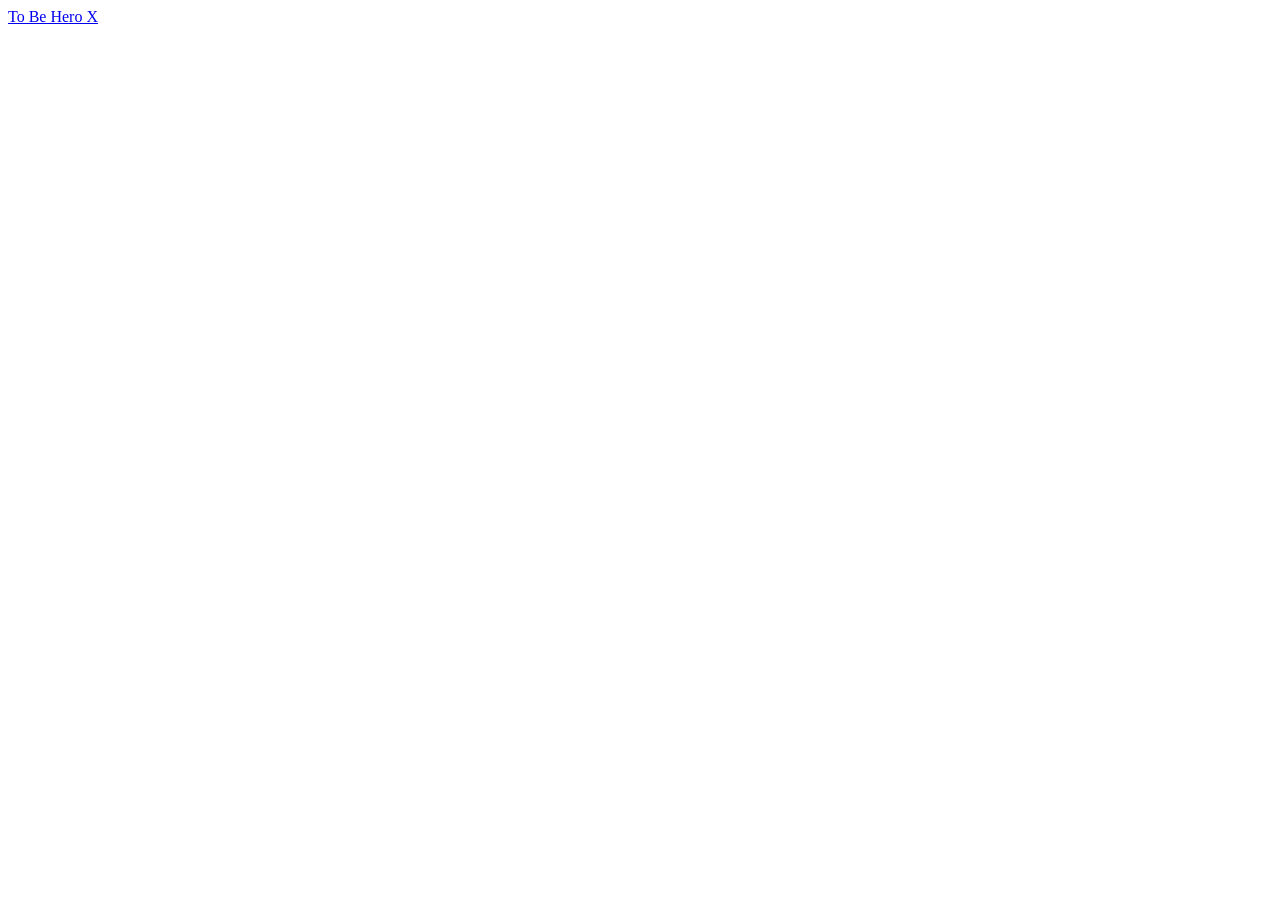
==== index.html @ ffd6bc26 "demo" ====
<!DOCTYPE html>
<html lang="en">
<head>
  <meta charset="UTF-8">
  <meta name="viewport" content="width=device-width, initial-scale=1.0">
  <title>αηιмєѕ தமிழ்</title>
  <a href="index1.html">To Be Hero X</a>
</head>
<body>
  
</body>
</html>
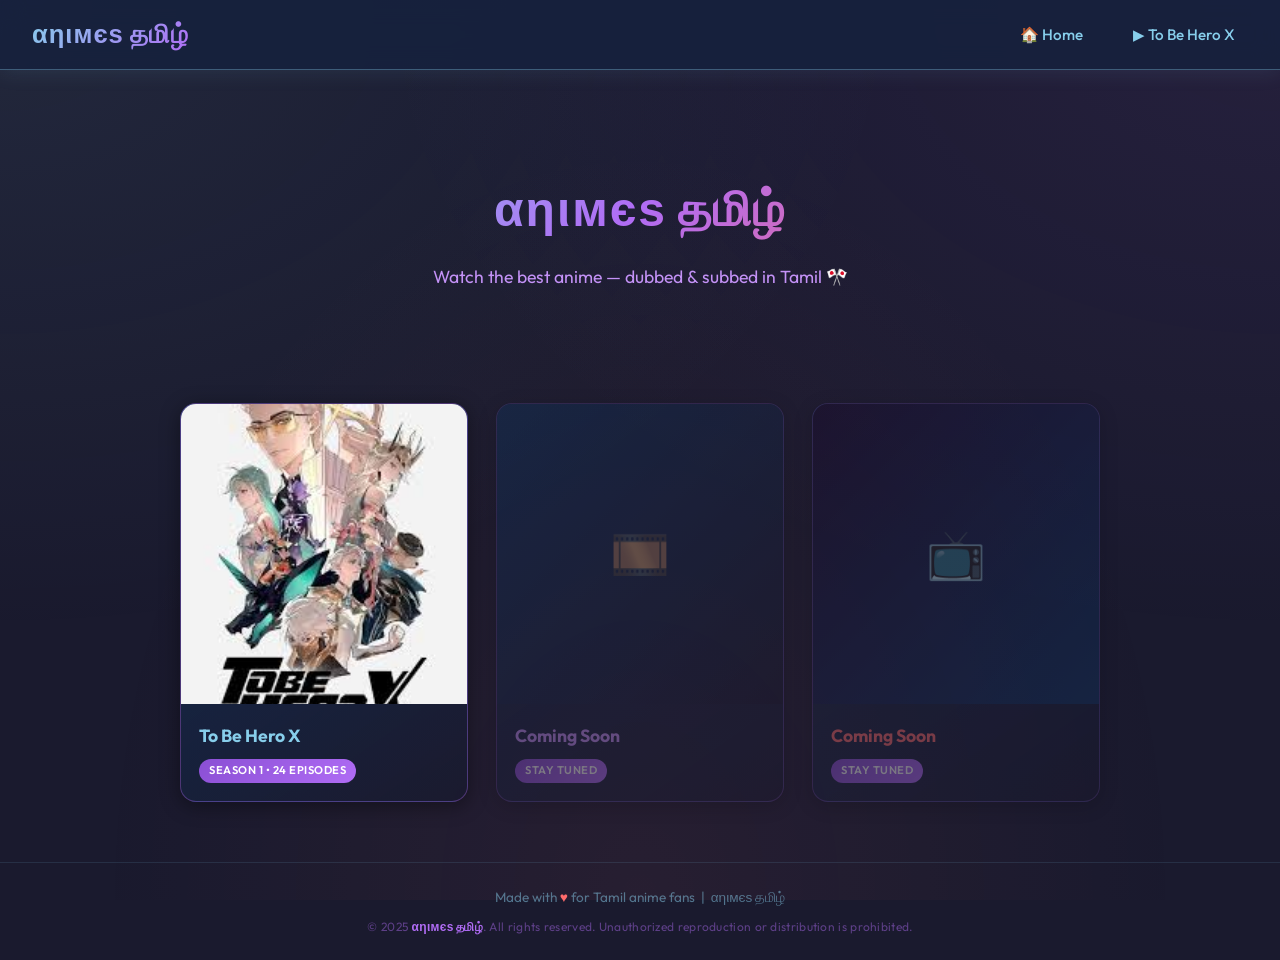
==== commit 770dc0a4: "demo 2" ====
--- a/index.html
+++ b/index.html
@@ -1,12 +1,72 @@
-<!DOCTYPE html>
-<html lang="en">
-<head>
-  <meta charset="UTF-8">
-  <meta name="viewport" content="width=device-width, initial-scale=1.0">
-  <title>αηιмєѕ தமிழ்</title>
-  <a href="index1.html">To Be Hero X</a>
-</head>
-<body>
-  
-</body>
+<!DOCTYPE html>
+<html lang="en">
+<head>
+  <meta charset="UTF-8">
+  <meta name="viewport" content="width=device-width, initial-scale=1.0">
+  <title>αηιмєѕ தமிழ் — Stream Anime in Tamil</title>
+  <meta name="description" content="Watch your favourite anime dubbed & subbed in Tamil. High-quality streaming for free.">
+  <link rel="stylesheet" href="style.css">
+</head>
+<body>
+
+  <!-- NAVBAR -->
+  <nav class="navbar">
+    <a href="index.html" class="logo">αηιмєѕ தமிழ்</a>
+    <ul class="nav-links">
+      <li><a href="index.html">🏠 Home</a></li>
+      <li><a href="index1.html">▶ To Be Hero X</a></li>
+    </ul>
+  </nav>
+
+  <!-- PAGE CONTENT -->
+  <div class="page-wrapper">
+
+    <!-- HERO SECTION -->
+    <section class="hero">
+      <h1>αηιмєѕ தமிழ்</h1>
+      <p style="color:var(--text-purple);">Watch the best anime — dubbed &amp; subbed in Tamil 🎌</p>
+    </section>
+
+    <!-- ANIME GRID -->
+    <div class="anime-grid">
+
+      <a href="index1.html" class="anime-card">
+        <img src="TBH X.jfif" alt="To Be Hero X cover">
+        <div class="card-body">
+          <div class="card-title">To Be Hero X</div>
+          <span class="card-badge">Season 1 • 24 Episodes</span>
+        </div>
+      </a>
+
+      <!-- Placeholder cards (add more shows here) -->
+      <div class="anime-card" style="opacity:0.4;cursor:default;">
+        <div style="height:300px;background:linear-gradient(135deg,#0f3460,#1a1a2e);display:flex;align-items:center;justify-content:center;">
+          <span style="font-size:3rem;">🎞️</span>
+        </div>
+        <div class="card-body">
+          <div class="card-title" style="color:var(--text-purple);">Coming Soon</div>
+          <span class="card-badge">Stay Tuned</span>
+        </div>
+      </div>
+
+      <div class="anime-card" style="opacity:0.4;cursor:default;">
+        <div style="height:300px;background:linear-gradient(135deg,#1a0a2e,#0f3460);display:flex;align-items:center;justify-content:center;">
+          <span style="font-size:3rem;">📺</span>
+        </div>
+        <div class="card-body">
+          <div class="card-title" style="color:var(--text-red);">Coming Soon</div>
+          <span class="card-badge">Stay Tuned</span>
+        </div>
+      </div>
+
+    </div>
+  </div>
+
+  <!-- FOOTER -->
+  <footer>
+    <p>Made with <span>♥</span> for Tamil anime fans &nbsp;|&nbsp; αηιмєѕ தமிழ்</p>
+    <p class="copyright">&copy; 2025 <span class="copy-brand">αηιмєѕ தமிழ்</span>. All rights reserved. Unauthorized reproduction or distribution is prohibited.</p>
+  </footer>
+
+</body>
 </html>
--- a/style.css
+++ b/style.css
@@ -0,0 +1,444 @@
+/* ===== GOOGLE FONTS ===== */
+@import url('https://fonts.googleapis.com/css2?family=Outfit:wght@300;400;500;600;700;800&display=swap');
+
+/* ===== COLOR THEME VARIABLES ===== */
+:root {
+  --bg-primary:       #1a1a2e;      /* Light black / deep dark navy */
+  --bg-secondary:     #16213e;      /* Slightly lighter dark */
+  --bg-card:          #0f3460;      /* Dark card background */
+
+  --sky-blue:         #87ceeb;      /* Sky blue */
+  --sky-blue-dark:    #4fb3d9;      /* Deeper sky blue */
+  --sky-blue-glow:    rgba(135, 206, 235, 0.25);
+
+  --light-red:        #ff6b6b;      /* Light red / coral */
+  --light-red-dark:   #e05252;
+  --light-red-glow:   rgba(255, 107, 107, 0.25);
+
+  --purple:           #b06cf5;      /* Purple */
+  --purple-dark:      #8a4fd4;
+  --purple-glow:      rgba(176, 108, 245, 0.25);
+
+  --text-primary:     #e8e8f0;      /* Near-white on dark */
+  --text-sky:         #87ceeb;
+  --text-red:         #ff6b6b;
+  --text-purple:      #c492f7;
+
+  --border-sky:       rgba(135, 206, 235, 0.35);
+  --border-purple:    rgba(176, 108, 245, 0.35);
+}
+
+/* ===== RESET & BASE ===== */
+*, *::before, *::after {
+  box-sizing: border-box;
+  margin: 0;
+  padding: 0;
+}
+
+body {
+  font-family: 'Outfit', Arial, sans-serif;
+  background-color: var(--bg-primary);
+  color: var(--text-primary);
+  min-height: 100vh;
+  line-height: 1.6;
+}
+
+/* ===== ANIMATED BACKGROUND GRADIENT ===== */
+body::before {
+  content: '';
+  position: fixed;
+  top: 0; left: 0;
+  width: 100%; height: 100%;
+  background: 
+    radial-gradient(ellipse at top left,    rgba(135, 206, 235, 0.08) 0%, transparent 50%),
+    radial-gradient(ellipse at top right,   rgba(176, 108, 245, 0.08) 0%, transparent 50%),
+    radial-gradient(ellipse at bottom,      rgba(255, 107, 107, 0.06) 0%, transparent 60%);
+  pointer-events: none;
+  z-index: 0;
+}
+
+/* ===== NAVBAR / HEADER ===== */
+.navbar {
+  position: sticky;
+  top: 0;
+  z-index: 100;
+  display: flex;
+  align-items: center;
+  justify-content: space-between;
+  padding: 14px 32px;
+  background: rgba(22, 33, 62, 0.85);
+  backdrop-filter: blur(12px);
+  border-bottom: 1px solid var(--border-sky);
+  box-shadow: 0 2px 20px rgba(135, 206, 235, 0.1);
+}
+
+.navbar .logo {
+  font-size: 1.6rem;
+  font-weight: 800;
+  background: linear-gradient(135deg, var(--sky-blue), var(--purple));
+  -webkit-background-clip: text;
+  -webkit-text-fill-color: transparent;
+  background-clip: text;
+  letter-spacing: 1px;
+  text-decoration: none;
+}
+
+.nav-links {
+  display: flex;
+  gap: 24px;
+  list-style: none;
+}
+
+.nav-links a {
+  color: var(--sky-blue);
+  text-decoration: none;
+  font-weight: 500;
+  font-size: 0.95rem;
+  padding: 6px 12px;
+  border-radius: 8px;
+  transition: all 0.3s ease;
+  border: 1px solid transparent;
+}
+
+.nav-links a:hover {
+  color: #fff;
+  background: var(--sky-blue-glow);
+  border-color: var(--border-sky);
+  box-shadow: 0 0 12px var(--sky-blue-glow);
+}
+
+/* ===== PAGE WRAPPER ===== */
+.page-wrapper {
+  position: relative;
+  z-index: 1;
+  max-width: 960px;
+  margin: 0 auto;
+  padding: 40px 20px 60px;
+}
+
+/* ===== HOME PAGE - HERO ===== */
+.hero {
+  text-align: center;
+  padding: 60px 20px 40px;
+}
+
+.hero h1 {
+  font-size: 3rem;
+  font-weight: 800;
+  background: linear-gradient(135deg, var(--sky-blue) 0%, var(--purple) 50%, var(--light-red) 100%);
+  -webkit-background-clip: text;
+  -webkit-text-fill-color: transparent;
+  background-clip: text;
+  margin-bottom: 16px;
+  letter-spacing: 2px;
+  text-shadow: none;
+  animation: titlePulse 3s ease-in-out infinite;
+}
+
+@keyframes titlePulse {
+  0%, 100% { filter: brightness(1); }
+  50%       { filter: brightness(1.15); }
+}
+
+.hero p {
+  color: var(--text-purple);
+  font-size: 1.1rem;
+  margin-bottom: 32px;
+}
+
+/* ===== ANIME CARD GRID ===== */
+.anime-grid {
+  display: grid;
+  grid-template-columns: repeat(auto-fill, minmax(240px, 1fr));
+  gap: 28px;
+  margin-top: 40px;
+}
+
+.anime-card {
+  background: linear-gradient(145deg, rgba(15, 52, 96, 0.7), rgba(26, 26, 46, 0.9));
+  border: 1px solid var(--border-purple);
+  border-radius: 16px;
+  overflow: hidden;
+  text-decoration: none;
+  color: inherit;
+  transition: all 0.35s ease;
+  box-shadow: 0 4px 20px rgba(0,0,0,0.4);
+  position: relative;
+}
+
+.anime-card::after {
+  content: '';
+  position: absolute;
+  inset: 0;
+  border-radius: 16px;
+  background: linear-gradient(135deg, var(--sky-blue-glow), var(--purple-glow));
+  opacity: 0;
+  transition: opacity 0.35s ease;
+}
+
+.anime-card:hover {
+  transform: translateY(-8px) scale(1.02);
+  border-color: var(--sky-blue);
+  box-shadow: 
+    0 8px 32px rgba(135, 206, 235, 0.25),
+    0 0 0 1px var(--sky-blue);
+}
+
+.anime-card:hover::after {
+  opacity: 1;
+}
+
+.anime-card img {
+  width: 100%;
+  height: 300px;
+  object-fit: cover;
+  display: block;
+  transition: transform 0.4s ease, opacity 0.4s ease;
+}
+
+.anime-card:hover img {
+  transform: scale(1.08);
+  opacity: 0.85;
+}
+
+.anime-card .card-body {
+  padding: 18px;
+  position: relative;
+  z-index: 1;
+}
+
+.anime-card .card-title {
+  font-size: 1.1rem;
+  font-weight: 700;
+  color: var(--sky-blue);
+  margin-bottom: 6px;
+}
+
+.anime-card .card-badge {
+  display: inline-block;
+  font-size: 0.7rem;
+  font-weight: 600;
+  padding: 3px 10px;
+  border-radius: 20px;
+  background: linear-gradient(135deg, var(--purple-dark), var(--purple));
+  color: #fff;
+  letter-spacing: 0.5px;
+  text-transform: uppercase;
+}
+
+/* ===== EPISODE PAGE ===== */
+.show-header {
+  display: flex;
+  align-items: center;
+  gap: 32px;
+  margin-bottom: 48px;
+  flex-wrap: wrap;
+}
+
+.show-header img {
+  width: 200px;
+  border-radius: 12px;
+  border: 3px solid var(--purple);
+  box-shadow: 0 0 24px var(--purple-glow), 0 8px 32px rgba(0,0,0,0.5);
+  transition: transform 0.3s ease, box-shadow 0.3s ease;
+  cursor: pointer;
+}
+
+.show-header img:hover {
+  transform: scale(1.06);
+  box-shadow: 0 0 40px var(--purple-glow), 0 12px 48px rgba(0,0,0,0.6);
+}
+
+.show-info h1 {
+  font-size: 2.4rem;
+  font-weight: 800;
+  background: linear-gradient(135deg, var(--light-red), var(--purple));
+  -webkit-background-clip: text;
+  -webkit-text-fill-color: transparent;
+  background-clip: text;
+  margin-bottom: 10px;
+}
+
+.show-info .genre-tags {
+  display: flex;
+  gap: 8px;
+  flex-wrap: wrap;
+  margin-top: 10px;
+}
+
+.genre-tag {
+  font-size: 0.75rem;
+  font-weight: 600;
+  padding: 4px 12px;
+  border-radius: 20px;
+  text-transform: uppercase;
+  letter-spacing: 0.5px;
+}
+
+.genre-tag.action   { background: rgba(255, 107, 107, 0.15); color: var(--light-red);   border: 1px solid var(--light-red); }
+.genre-tag.anime    { background: rgba(176, 108, 245, 0.15); color: var(--purple);      border: 1px solid var(--purple); }
+.genre-tag.hero     { background: rgba(135, 206, 235, 0.15); color: var(--sky-blue);    border: 1px solid var(--sky-blue); }
+
+/* ===== EPISODE LIST ===== */
+.section-title {
+  font-size: 1.3rem;
+  font-weight: 700;
+  color: var(--text-purple);
+  margin-bottom: 20px;
+  padding-bottom: 10px;
+  border-bottom: 2px solid var(--border-purple);
+  display: flex;
+  align-items: center;
+  gap: 10px;
+}
+
+.section-title::before {
+  content: '';
+  display: inline-block;
+  width: 4px;
+  height: 22px;
+  border-radius: 4px;
+  background: linear-gradient(180deg, var(--sky-blue), var(--purple));
+}
+
+.episode-list {
+  display: flex;
+  flex-direction: column;
+  gap: 10px;
+  list-style: none;
+}
+
+.episode-list li a {
+  display: flex;
+  align-items: center;
+  gap: 16px;
+  padding: 16px 20px;
+  border-radius: 12px;
+  background: rgba(15, 52, 96, 0.5);
+  border: 1px solid var(--border-sky);
+  text-decoration: none;
+  color: var(--text-primary);
+  font-weight: 500;
+  font-size: 0.95rem;
+  transition: all 0.3s ease;
+  position: relative;
+  overflow: hidden;
+}
+
+.episode-list li a::before {
+  content: '';
+  position: absolute;
+  left: 0; top: 0; bottom: 0;
+  width: 3px;
+  background: linear-gradient(180deg, var(--sky-blue), var(--purple));
+  border-radius: 4px 0 0 4px;
+  opacity: 0;
+  transition: opacity 0.3s ease;
+}
+
+.episode-list li a:hover {
+  background: rgba(135, 206, 235, 0.1);
+  border-color: var(--sky-blue);
+  color: var(--sky-blue);
+  transform: translateX(6px);
+  box-shadow: 0 4px 20px var(--sky-blue-glow);
+}
+
+.episode-list li a:hover::before {
+  opacity: 1;
+}
+
+.ep-number {
+  display: flex;
+  align-items: center;
+  justify-content: center;
+  width: 36px;
+  height: 36px;
+  border-radius: 8px;
+  background: linear-gradient(135deg, var(--purple-dark), var(--purple));
+  color: #fff;
+  font-size: 0.8rem;
+  font-weight: 700;
+  flex-shrink: 0;
+}
+
+.ep-icon {
+  margin-left: auto;
+  color: var(--sky-blue);
+  font-size: 1.1rem;
+  opacity: 0;
+  transition: opacity 0.3s ease, transform 0.3s ease;
+}
+
+.episode-list li a:hover .ep-icon {
+  opacity: 1;
+  transform: translateX(4px);
+}
+
+/* ===== BACK LINK ===== */
+.back-link {
+  display: inline-flex;
+  align-items: center;
+  gap: 8px;
+  color: var(--text-red);
+  text-decoration: none;
+  font-weight: 600;
+  font-size: 0.95rem;
+  margin-bottom: 32px;
+  padding: 8px 16px;
+  border-radius: 8px;
+  border: 1px solid var(--light-red);
+  background: rgba(255, 107, 107, 0.08);
+  transition: all 0.3s ease;
+}
+
+.back-link:hover {
+  background: rgba(255, 107, 107, 0.18);
+  box-shadow: 0 0 14px var(--light-red-glow);
+  transform: translateX(-4px);
+}
+
+/* ===== FOOTER ===== */
+footer {
+  text-align: center;
+  padding: 24px;
+  color: rgba(135, 206, 235, 0.5);
+  font-size: 0.85rem;
+  border-top: 1px solid rgba(135, 206, 235, 0.12);
+  position: relative;
+  z-index: 1;
+}
+
+footer span {
+  color: var(--light-red);
+}
+
+.copyright {
+  margin-top: 8px;
+  font-size: 0.75rem;
+  color: rgba(176, 108, 245, 0.45);
+  letter-spacing: 0.3px;
+}
+
+.copy-brand {
+  color: var(--purple);
+  font-weight: 600;
+}
+
+/* ===== SCROLLBAR ===== */
+::-webkit-scrollbar { width: 8px; }
+::-webkit-scrollbar-track { background: var(--bg-primary); }
+::-webkit-scrollbar-thumb {
+  background: linear-gradient(180deg, var(--sky-blue-dark), var(--purple-dark));
+  border-radius: 4px;
+}
+::-webkit-scrollbar-thumb:hover { background: var(--purple); }
+
+/* ===== RESPONSIVE ===== */
+@media (max-width: 600px) {
+  .navbar { padding: 12px 16px; }
+  .hero h1 { font-size: 2rem; }
+  .show-header { flex-direction: column; align-items: flex-start; }
+  .show-header img { width: 140px; }
+  .show-info h1 { font-size: 1.7rem; }
+}
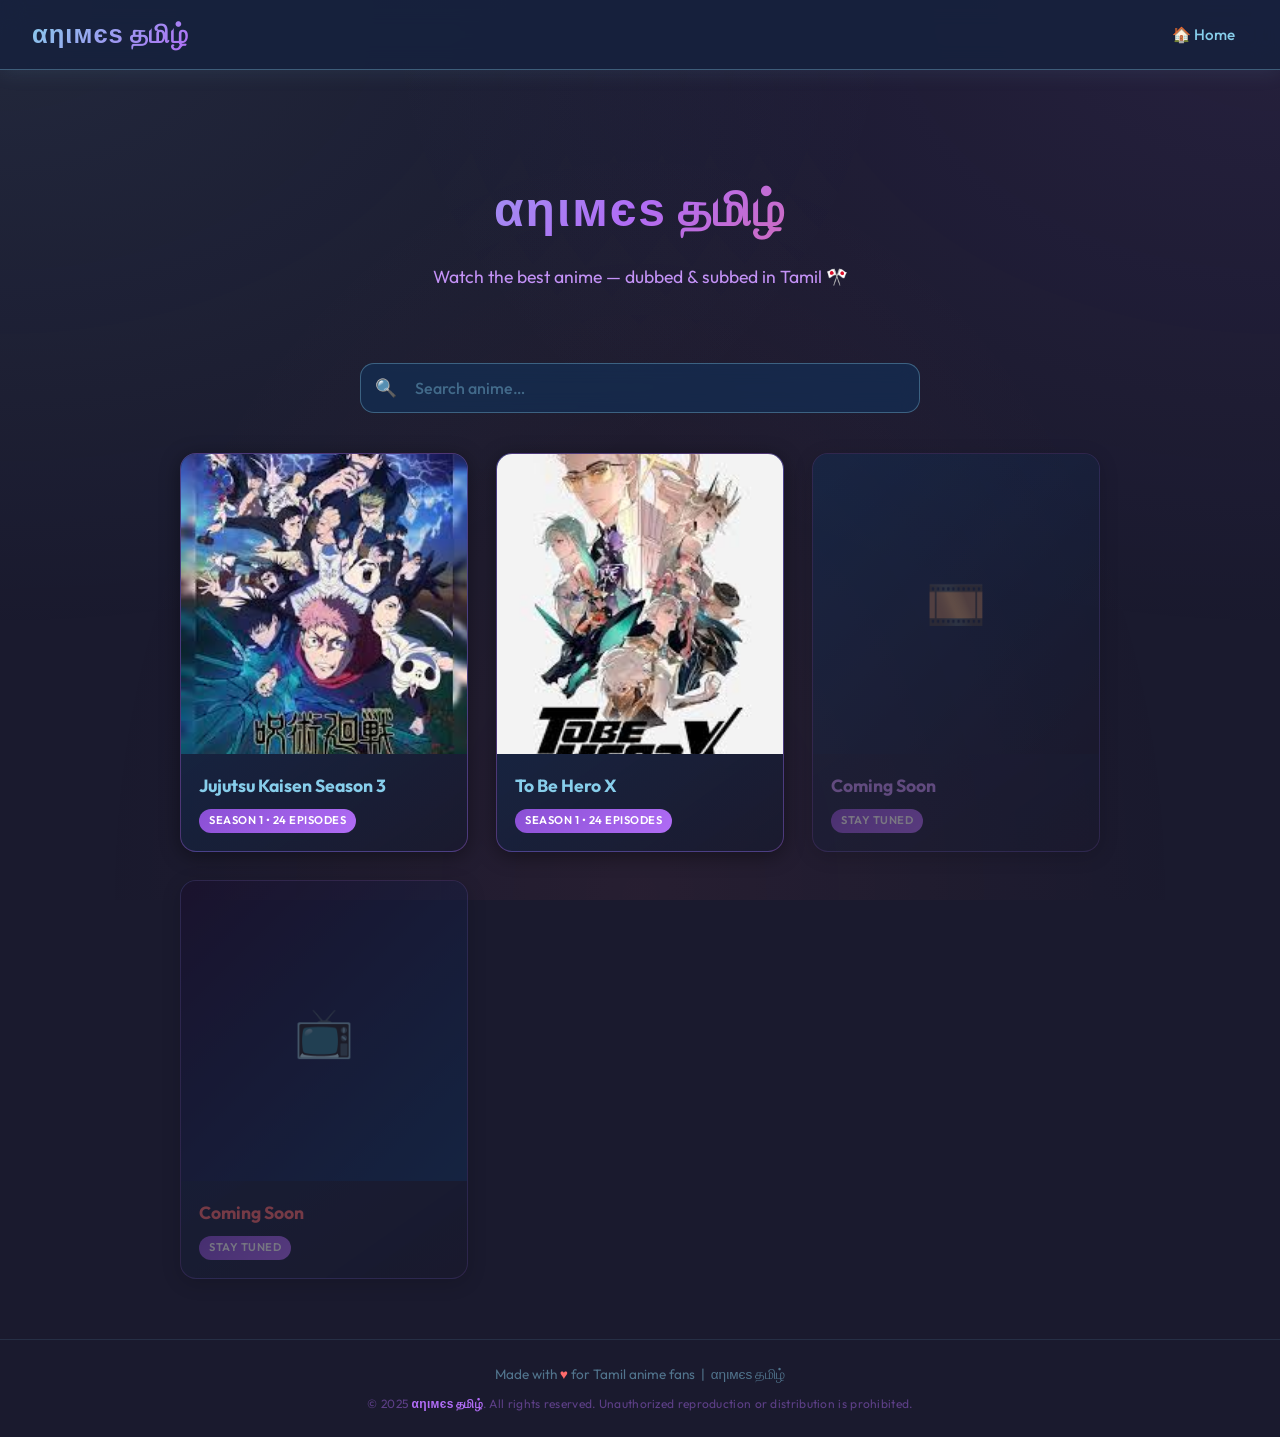
==== commit ef12ea24: "demo 2 3rd commit" ====
--- a/index.html
+++ b/index.html
@@ -14,7 +14,6 @@
     <a href="index.html" class="logo">αηιмєѕ தமிழ்</a>
     <ul class="nav-links">
       <li><a href="index.html">🏠 Home</a></li>
-      <li><a href="index1.html">▶ To Be Hero X</a></li>
     </ul>
   </nav>
 
@@ -27,10 +26,37 @@
       <p style="color:var(--text-purple);">Watch the best anime — dubbed &amp; subbed in Tamil 🎌</p>
     </section>
 
+    <!-- SEARCH BAR -->
+    <div class="search-wrap">
+      <div class="search-box">
+        <span class="search-icon">🔍</span>
+        <input
+          type="text"
+          id="animeSearch"
+          class="search-input"
+          placeholder="Search anime…"
+          autocomplete="off"
+          spellcheck="false"
+        >
+        <button class="search-clear" id="searchClear" title="Clear" aria-label="Clear search">✕</button>
+      </div>
+      <p class="search-no-results" id="searchNoResults" style="display:none;">
+        No anime found for "<span id="searchQuery"></span>" 😢
+      </p>
+    </div>
+
     <!-- ANIME GRID -->
-    <div class="anime-grid">
+    <div class="anime-grid" id="animeGrid">
 
-      <a href="index1.html" class="anime-card">
+      <a href="JJKS3.html" class="anime-card">
+        <img src="jjks3.jfif" alt="To Be Hero X cover">
+        <div class="card-body">
+          <div class="card-title">Jujutsu Kaisen Season 3</div>
+          <span class="card-badge">Season 1 • 24 Episodes</span>
+        </div>
+      </a>
+
+      <a href="TBH X.html" class="anime-card">
         <img src="TBH X.jfif" alt="To Be Hero X cover">
         <div class="card-body">
           <div class="card-title">To Be Hero X</div>
@@ -68,5 +94,46 @@
     <p class="copyright">&copy; 2025 <span class="copy-brand">αηιмєѕ தமிழ்</span>. All rights reserved. Unauthorized reproduction or distribution is prohibited.</p>
   </footer>
 
+  <script>
+    const searchInput   = document.getElementById('animeSearch');
+    const searchClear   = document.getElementById('searchClear');
+    const noResults     = document.getElementById('searchNoResults');
+    const searchQuery   = document.getElementById('searchQuery');
+
+    // Only real anime cards (those with an href) are searchable
+    const cards = Array.from(document.querySelectorAll('#animeGrid .anime-card[href]'));
+
+    function filterCards() {
+      const q = searchInput.value.trim().toLowerCase();
+      searchClear.style.display = q ? 'flex' : 'none';
+
+      let visibleCount = 0;
+      cards.forEach(card => {
+        const title = card.querySelector('.card-title')?.textContent.toLowerCase() || '';
+        const match = title.includes(q);
+        card.style.display = match ? '' : 'none';
+        if (match) visibleCount++;
+      });
+
+      if (q && visibleCount === 0) {
+        noResults.style.display = 'block';
+        searchQuery.textContent = searchInput.value.trim();
+      } else {
+        noResults.style.display = 'none';
+      }
+    }
+
+    searchInput.addEventListener('input', filterCards);
+
+    searchClear.addEventListener('click', () => {
+      searchInput.value = '';
+      searchInput.focus();
+      filterCards();
+    });
+
+    // Initialise
+    filterCards();
+  </script>
+
 </body>
 </html>
--- a/style.css
+++ b/style.css
@@ -434,11 +434,264 @@
 }
 ::-webkit-scrollbar-thumb:hover { background: var(--purple); }
 
-/* ===== RESPONSIVE ===== */
-@media (max-width: 600px) {
-  .navbar { padding: 12px 16px; }
-  .hero h1 { font-size: 2rem; }
-  .show-header { flex-direction: column; align-items: flex-start; }
-  .show-header img { width: 140px; }
-  .show-info h1 { font-size: 1.7rem; }
+/* ===== SEARCH BAR ===== */
+.search-wrap {
+  margin: 0 auto 8px;
+  max-width: 560px;
+}
+
+.search-box {
+  display: flex;
+  align-items: center;
+  gap: 0;
+  background: rgba(15, 52, 96, 0.55);
+  border: 1px solid var(--border-sky);
+  border-radius: 14px;
+  backdrop-filter: blur(10px);
+  overflow: hidden;
+  transition: border-color 0.3s ease, box-shadow 0.3s ease;
+}
+
+.search-box:focus-within {
+  border-color: var(--sky-blue);
+  box-shadow: 0 0 0 3px rgba(135, 206, 235, 0.15), 0 4px 24px rgba(135, 206, 235, 0.12);
+}
+
+.search-icon {
+  padding: 0 14px;
+  font-size: 1.1rem;
+  flex-shrink: 0;
+  pointer-events: none;
+  user-select: none;
+}
+
+.search-input {
+  flex: 1;
+  background: transparent;
+  border: none;
+  outline: none;
+  color: var(--text-primary);
+  font-family: 'Outfit', Arial, sans-serif;
+  font-size: 1rem;
+  font-weight: 500;
+  padding: 14px 4px;
+  caret-color: var(--sky-blue);
+}
+
+.search-input::placeholder {
+  color: rgba(135, 206, 235, 0.4);
+}
+
+.search-clear {
+  display: none;
+  align-items: center;
+  justify-content: center;
+  width: 38px;
+  height: 38px;
+  margin-right: 6px;
+  background: rgba(255, 107, 107, 0.12);
+  border: 1px solid rgba(255, 107, 107, 0.3);
+  border-radius: 8px;
+  color: var(--light-red);
+  font-size: 0.85rem;
+  cursor: pointer;
+  flex-shrink: 0;
+  transition: background 0.2s ease, box-shadow 0.2s ease;
+}
+
+.search-clear:hover {
+  background: var(--light-red);
+  color: #fff;
+  box-shadow: 0 0 10px rgba(255, 107, 107, 0.4);
+}
+
+.search-no-results {
+  margin-top: 14px;
+  text-align: center;
+  color: rgba(176, 108, 245, 0.7);
+  font-size: 0.95rem;
+  font-weight: 500;
+  animation: fadeIn 0.3s ease;
+}
+
+.search-no-results span {
+  color: var(--sky-blue);
+}
+
+@keyframes fadeIn {
+  from { opacity: 0; transform: translateY(-6px); }
+  to   { opacity: 1; transform: translateY(0); }
+}
+
+/* =====================================================
+   RESPONSIVE — MOBILE OPTIMIZATION
+   All rules below only apply at their breakpoint.
+   Desktop styles above are untouched.
+   ===================================================== */
+
+/* ── Tablet (≤ 768px) ── */
+@media (max-width: 768px) {
+
+  /* Navbar */
+  .navbar {
+    padding: 12px 20px;
+    flex-wrap: wrap;
+    gap: 8px;
+  }
+  .navbar .logo { font-size: 1.3rem; }
+  .nav-links { gap: 12px; }
+  .nav-links a { font-size: 0.88rem; padding: 5px 10px; }
+
+  /* Hero */
+  .hero { padding: 40px 16px 28px; }
+  .hero h1 { font-size: 2.2rem; letter-spacing: 1px; }
+  .hero p  { font-size: 1rem; }
+
+  /* Page wrapper */
+  .page-wrapper { padding: 28px 16px 48px; }
+
+  /* Search */
+  .search-wrap { max-width: 100%; }
+  .search-input { font-size: 0.95rem; padding: 13px 4px; }
+
+  /* Anime grid – 2 columns */
+  .anime-grid {
+    grid-template-columns: repeat(2, 1fr);
+    gap: 18px;
+    margin-top: 28px;
+  }
+  .anime-card img { height: 220px; }
+  .anime-card .card-title { font-size: 0.95rem; }
+  .anime-card .card-badge { font-size: 0.65rem; }
+
+  /* Show header (episode pages) */
+  .show-header {
+    flex-direction: column;
+    align-items: flex-start;
+    gap: 20px;
+    margin-bottom: 32px;
+  }
+  .show-header img { width: 160px; }
+  .show-info h1   { font-size: 1.9rem; }
+
+  /* Episode list */
+  .episode-list li a {
+    padding: 13px 16px;
+    font-size: 0.9rem;
+    gap: 12px;
+  }
+  .ep-number { width: 32px; height: 32px; font-size: 0.75rem; }
+
+  /* Section title */
+  .section-title { font-size: 1.1rem; }
+
+  /* Back link */
+  .back-link { font-size: 0.88rem; padding: 7px 14px; }
+
+  /* Video modal */
+  .modal-box { border-radius: 12px; }
+  .modal-topbar  { padding: 12px 16px; }
+  .modal-ep-title { font-size: 0.9rem; }
+  .modal-controls { padding: 12px 14px; gap: 8px; }
+  .modal-nav-btn  { padding: 9px 16px; font-size: 0.82rem; }
+  .modal-ep-counter { font-size: 0.78rem; }
+
+  /* Footer */
+  footer { font-size: 0.8rem; padding: 20px 16px; }
+  .copyright { font-size: 0.7rem; }
+}
+
+/* ── Mobile (≤ 480px) ── */
+@media (max-width: 480px) {
+
+  /* Navbar – stack logo & links */
+  .navbar {
+    flex-direction: column;
+    align-items: flex-start;
+    padding: 12px 16px;
+    gap: 6px;
+  }
+  .navbar .logo { font-size: 1.2rem; }
+  .nav-links { gap: 8px; }
+  .nav-links a { font-size: 0.82rem; padding: 4px 9px; }
+
+  /* Hero */
+  .hero { padding: 32px 12px 20px; }
+  .hero h1 { font-size: 1.7rem; letter-spacing: 0.5px; }
+  .hero p  { font-size: 0.92rem; }
+
+  /* Page wrapper */
+  .page-wrapper { padding: 20px 12px 40px; }
+
+  /* Search */
+  .search-input { font-size: 0.9rem; }
+  .search-icon  { padding: 0 10px; font-size: 1rem; }
+
+  /* Cards – single column */
+  .anime-grid {
+    grid-template-columns: 1fr;
+    gap: 16px;
+    margin-top: 20px;
+  }
+  .anime-card img { height: 200px; }
+  .anime-card .card-body { padding: 14px; }
+  .anime-card .card-title { font-size: 1rem; }
+
+  /* Show header */
+  .show-header img { width: 130px; }
+  .show-info h1    { font-size: 1.5rem; }
+  .show-info p     { font-size: 0.85rem !important; }
+
+  /* Genre tags */
+  .genre-tag { font-size: 0.68rem; padding: 3px 10px; }
+
+  /* Episode list – bigger tap targets */
+  .episode-list li a {
+    padding: 14px 14px;
+    font-size: 0.85rem;
+    gap: 10px;
+    min-height: 52px;          /* comfortable touch target */
+  }
+  .ep-number { width: 30px; height: 30px; font-size: 0.72rem; border-radius: 6px; }
+  .ep-icon   { font-size: 0.95rem; }
+
+  /* Section title */
+  .section-title { font-size: 1rem; }
+
+  /* Back link */
+  .back-link { font-size: 0.82rem; margin-bottom: 20px; }
+
+  /* Video modal – nearly full screen */
+  .modal-box { width: 98vw; border-radius: 10px; }
+  .modal-topbar { padding: 10px 12px; }
+  .modal-ep-title { font-size: 0.82rem; }
+  .modal-close { width: 32px; height: 32px; font-size: 0.95rem; }
+  .modal-controls { padding: 10px 12px; }
+  .modal-nav-btn { padding: 8px 12px; font-size: 0.78rem; gap: 5px; }
+  .modal-ep-counter { font-size: 0.74rem; }
+
+  /* Footer */
+  footer { font-size: 0.75rem; padding: 16px 12px; }
+  .copyright { font-size: 0.67rem; }
+}
+
+/* ── Small phones (≤ 360px) ── */
+@media (max-width: 360px) {
+
+  .hero h1   { font-size: 1.45rem; }
+  .logo      { font-size: 1.05rem !important; }
+  .show-info h1 { font-size: 1.3rem; }
+
+  /* Compact nav */
+  .nav-links a { font-size: 0.78rem; padding: 4px 8px; }
+
+  /* Cards full-width, shorter image */
+  .anime-card img { height: 170px; }
+
+  /* Episode items */
+  .episode-list li a { font-size: 0.8rem; padding: 12px 10px; }
+  .ep-number { width: 28px; height: 28px; font-size: 0.68rem; }
+
+  /* Modal */
+  .modal-nav-btn { padding: 7px 10px; font-size: 0.74rem; }
 }
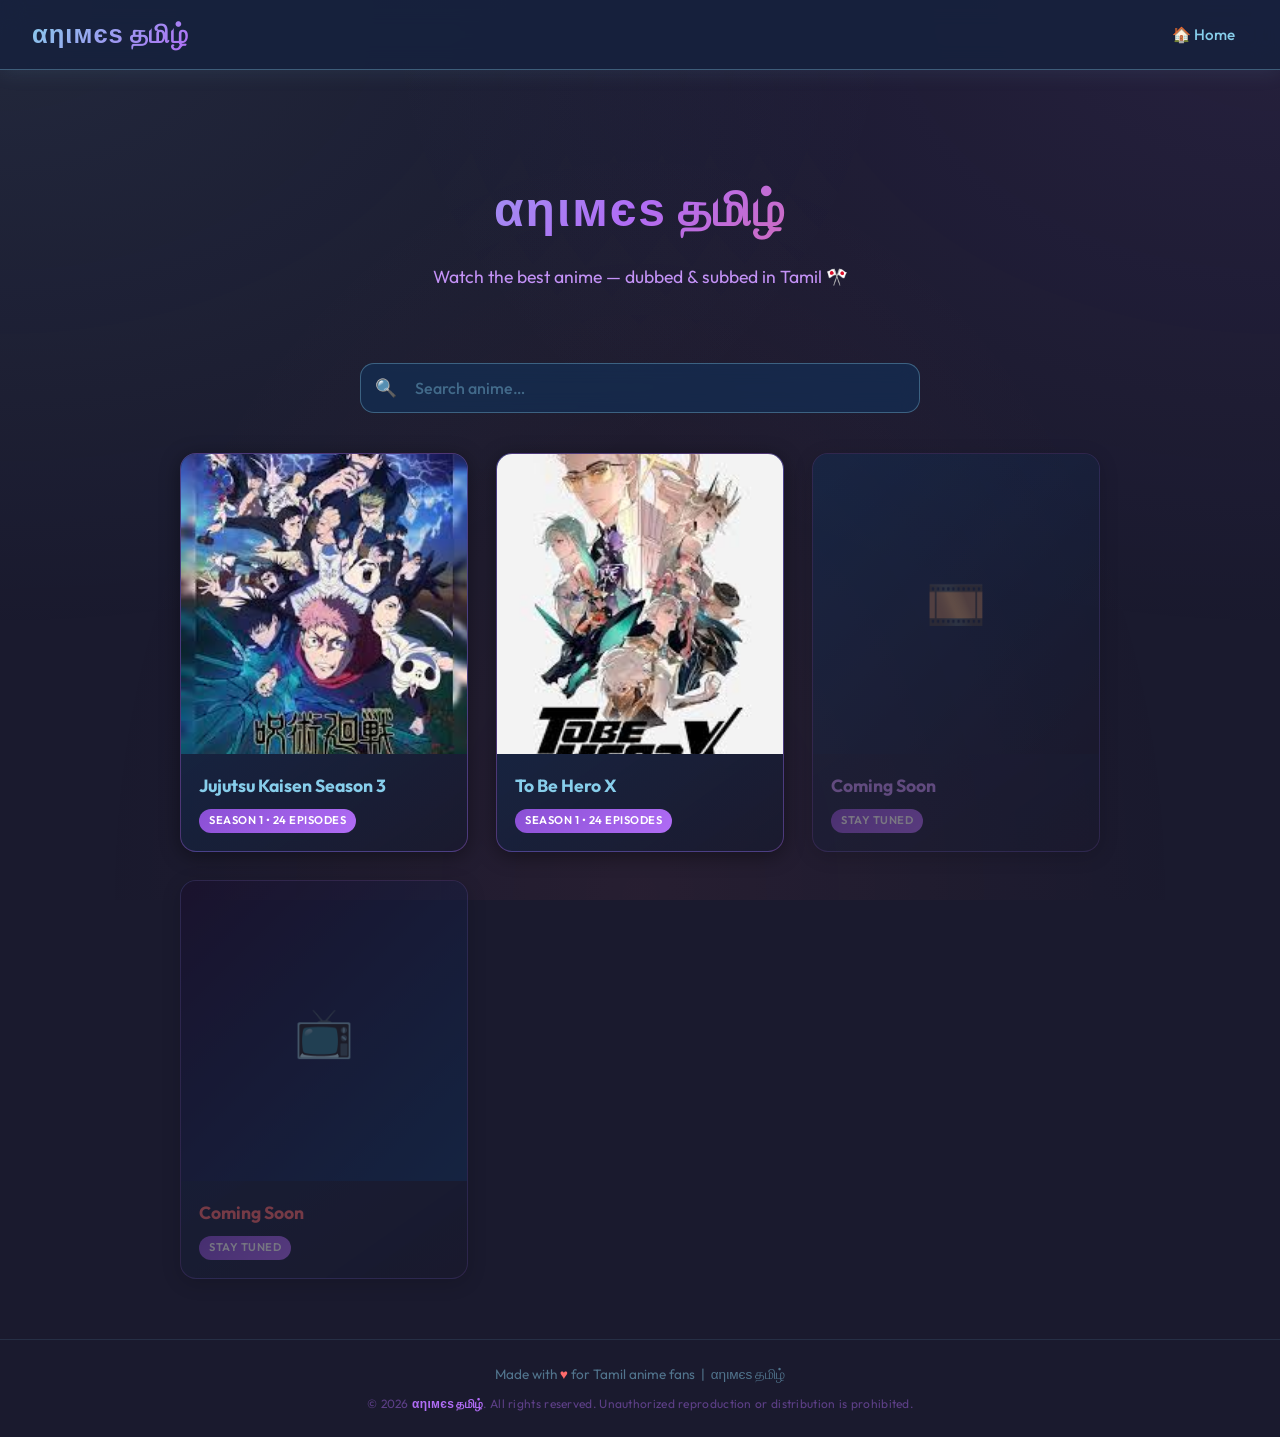
==== commit 6fd79573: "5" ====
--- a/index.html
+++ b/index.html
@@ -1,12 +1,15 @@
 <!DOCTYPE html>
 <html lang="en">
+
 <head>
   <meta charset="UTF-8">
   <meta name="viewport" content="width=device-width, initial-scale=1.0">
   <title>αηιмєѕ தமிழ் — Stream Anime in Tamil</title>
-  <meta name="description" content="Watch your favourite anime dubbed & subbed in Tamil. High-quality streaming for free.">
+  <meta name="description"
+    content="Watch your favourite anime dubbed & subbed in Tamil. High-quality streaming for free.">
   <link rel="stylesheet" href="style.css">
 </head>
+
 <body>
 
   <!-- NAVBAR -->
@@ -30,14 +33,8 @@
     <div class="search-wrap">
       <div class="search-box">
         <span class="search-icon">🔍</span>
-        <input
-          type="text"
-          id="animeSearch"
-          class="search-input"
-          placeholder="Search anime…"
-          autocomplete="off"
-          spellcheck="false"
-        >
+        <input type="text" id="animeSearch" class="search-input" placeholder="Search anime…" autocomplete="off"
+          spellcheck="false">
         <button class="search-clear" id="searchClear" title="Clear" aria-label="Clear search">✕</button>
       </div>
       <p class="search-no-results" id="searchNoResults" style="display:none;">
@@ -66,7 +63,8 @@
 
       <!-- Placeholder cards (add more shows here) -->
       <div class="anime-card" style="opacity:0.4;cursor:default;">
-        <div style="height:300px;background:linear-gradient(135deg,#0f3460,#1a1a2e);display:flex;align-items:center;justify-content:center;">
+        <div
+          style="height:300px;background:linear-gradient(135deg,#0f3460,#1a1a2e);display:flex;align-items:center;justify-content:center;">
           <span style="font-size:3rem;">🎞️</span>
         </div>
         <div class="card-body">
@@ -76,7 +74,8 @@
       </div>
 
       <div class="anime-card" style="opacity:0.4;cursor:default;">
-        <div style="height:300px;background:linear-gradient(135deg,#1a0a2e,#0f3460);display:flex;align-items:center;justify-content:center;">
+        <div
+          style="height:300px;background:linear-gradient(135deg,#1a0a2e,#0f3460);display:flex;align-items:center;justify-content:center;">
           <span style="font-size:3rem;">📺</span>
         </div>
         <div class="card-body">
@@ -91,14 +90,15 @@
   <!-- FOOTER -->
   <footer>
     <p>Made with <span>♥</span> for Tamil anime fans &nbsp;|&nbsp; αηιмєѕ தமிழ்</p>
-    <p class="copyright">&copy; 2025 <span class="copy-brand">αηιмєѕ தமிழ்</span>. All rights reserved. Unauthorized reproduction or distribution is prohibited.</p>
+    <p class="copyright">&copy; 2026 <span class="copy-brand">αηιмєѕ தமிழ்</span>. All rights reserved. Unauthorized
+      reproduction or distribution is prohibited.</p>
   </footer>
 
   <script>
-    const searchInput   = document.getElementById('animeSearch');
-    const searchClear   = document.getElementById('searchClear');
-    const noResults     = document.getElementById('searchNoResults');
-    const searchQuery   = document.getElementById('searchQuery');
+    const searchInput = document.getElementById('animeSearch');
+    const searchClear = document.getElementById('searchClear');
+    const noResults = document.getElementById('searchNoResults');
+    const searchQuery = document.getElementById('searchQuery');
 
     // Only real anime cards (those with an href) are searchable
     const cards = Array.from(document.querySelectorAll('#animeGrid .anime-card[href]'));
@@ -136,4 +136,5 @@
   </script>
 
 </body>
+
 </html>
--- a/style.css
+++ b/style.css
@@ -604,15 +604,15 @@
 /* ── Mobile (≤ 480px) ── */
 @media (max-width: 480px) {
 
-  /* Navbar – stack logo & links */
+  /* Navbar – stack logo & links, centred */
   .navbar {
     flex-direction: column;
-    align-items: flex-start;
+    align-items: center;
     padding: 12px 16px;
     gap: 6px;
   }
   .navbar .logo { font-size: 1.2rem; }
-  .nav-links { gap: 8px; }
+  .nav-links { gap: 8px; justify-content: center; }
   .nav-links a { font-size: 0.82rem; padding: 4px 9px; }
 
   /* Hero */
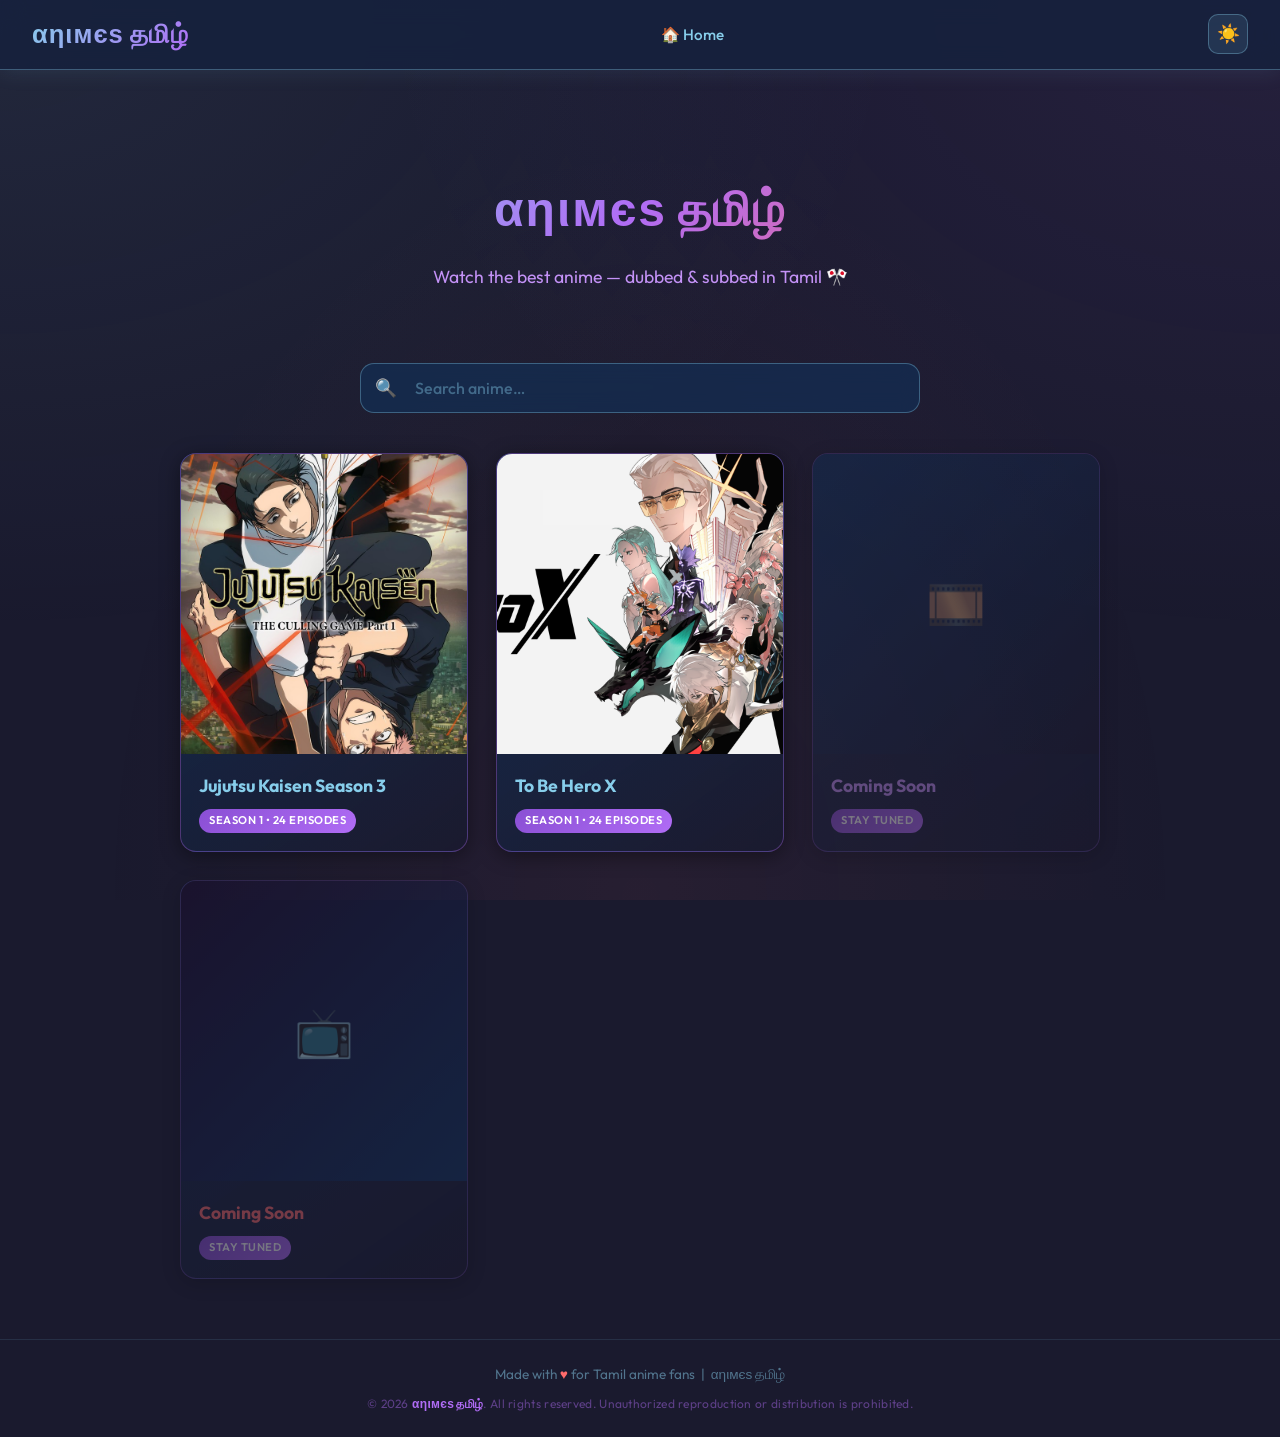
==== commit 20cc4267: "Commit 6 advance 1" ====
--- a/index.html
+++ b/index.html
@@ -8,6 +8,9 @@
   <meta name="description"
     content="Watch your favourite anime dubbed & subbed in Tamil. High-quality streaming for free.">
   <link rel="stylesheet" href="style.css">
+  <script>/* apply saved theme before paint to prevent flash */
+    (function () { var t = localStorage.getItem('animeTheme') || 'dark'; document.documentElement.setAttribute('data-theme', t); })();
+  </script>
 </head>
 
 <body>
@@ -18,6 +21,7 @@
     <ul class="nav-links">
       <li><a href="index.html">🏠 Home</a></li>
     </ul>
+    <button class="theme-toggle" id="themeToggle" aria-label="Toggle light/dark theme" title="Toggle theme">☀️</button>
   </nav>
 
   <!-- PAGE CONTENT -->
@@ -46,7 +50,7 @@
     <div class="anime-grid" id="animeGrid">
 
       <a href="JJKS3.html" class="anime-card">
-        <img src="jjks3.jfif" alt="To Be Hero X cover">
+        <img src="jjks3.jpg" alt="To Be Hero X cover">
         <div class="card-body">
           <div class="card-title">Jujutsu Kaisen Season 3</div>
           <span class="card-badge">Season 1 • 24 Episodes</span>
@@ -54,7 +58,7 @@
       </a>
 
       <a href="TBH X.html" class="anime-card">
-        <img src="TBH X.jfif" alt="To Be Hero X cover">
+        <img src="tbhx.png" alt="To Be Hero X cover">
         <div class="card-body">
           <div class="card-title">To Be Hero X</div>
           <span class="card-badge">Season 1 • 24 Episodes</span>
@@ -133,6 +137,17 @@
 
     // Initialise
     filterCards();
+
+    // ─── Theme toggle ────────────────────────────────────────────────────────
+    var themeBtn = document.getElementById('themeToggle');
+    var htmlEl = document.documentElement;
+    themeBtn.textContent = htmlEl.getAttribute('data-theme') === 'light' ? '🌙' : '☀️';
+    themeBtn.addEventListener('click', function () {
+      var next = htmlEl.getAttribute('data-theme') === 'light' ? 'dark' : 'light';
+      htmlEl.setAttribute('data-theme', next);
+      localStorage.setItem('animeTheme', next);
+      themeBtn.textContent = next === 'light' ? '🌙' : '☀️';
+    });
   </script>
 
 </body>
--- a/style.css
+++ b/style.css
@@ -3,33 +3,43 @@
 
 /* ===== COLOR THEME VARIABLES ===== */
 :root {
-  --bg-primary:       #1a1a2e;      /* Light black / deep dark navy */
-  --bg-secondary:     #16213e;      /* Slightly lighter dark */
-  --bg-card:          #0f3460;      /* Dark card background */
-
-  --sky-blue:         #87ceeb;      /* Sky blue */
-  --sky-blue-dark:    #4fb3d9;      /* Deeper sky blue */
-  --sky-blue-glow:    rgba(135, 206, 235, 0.25);
-
-  --light-red:        #ff6b6b;      /* Light red / coral */
-  --light-red-dark:   #e05252;
-  --light-red-glow:   rgba(255, 107, 107, 0.25);
-
-  --purple:           #b06cf5;      /* Purple */
-  --purple-dark:      #8a4fd4;
-  --purple-glow:      rgba(176, 108, 245, 0.25);
-
-  --text-primary:     #e8e8f0;      /* Near-white on dark */
-  --text-sky:         #87ceeb;
-  --text-red:         #ff6b6b;
-  --text-purple:      #c492f7;
-
-  --border-sky:       rgba(135, 206, 235, 0.35);
-  --border-purple:    rgba(176, 108, 245, 0.35);
+  --bg-primary: #1a1a2e;
+  /* Light black / deep dark navy */
+  --bg-secondary: #16213e;
+  /* Slightly lighter dark */
+  --bg-card: #0f3460;
+  /* Dark card background */
+
+  --sky-blue: #87ceeb;
+  /* Sky blue */
+  --sky-blue-dark: #4fb3d9;
+  /* Deeper sky blue */
+  --sky-blue-glow: rgba(135, 206, 235, 0.25);
+
+  --light-red: #ff6b6b;
+  /* Light red / coral */
+  --light-red-dark: #e05252;
+  --light-red-glow: rgba(255, 107, 107, 0.25);
+
+  --purple: #b06cf5;
+  /* Purple */
+  --purple-dark: #8a4fd4;
+  --purple-glow: rgba(176, 108, 245, 0.25);
+
+  --text-primary: #e8e8f0;
+  /* Near-white on dark */
+  --text-sky: #87ceeb;
+  --text-red: #ff6b6b;
+  --text-purple: #c492f7;
+
+  --border-sky: rgba(135, 206, 235, 0.35);
+  --border-purple: rgba(176, 108, 245, 0.35);
 }
 
 /* ===== RESET & BASE ===== */
-*, *::before, *::after {
+*,
+*::before,
+*::after {
   box-sizing: border-box;
   margin: 0;
   padding: 0;
@@ -47,12 +57,14 @@
 body::before {
   content: '';
   position: fixed;
-  top: 0; left: 0;
-  width: 100%; height: 100%;
-  background: 
-    radial-gradient(ellipse at top left,    rgba(135, 206, 235, 0.08) 0%, transparent 50%),
-    radial-gradient(ellipse at top right,   rgba(176, 108, 245, 0.08) 0%, transparent 50%),
-    radial-gradient(ellipse at bottom,      rgba(255, 107, 107, 0.06) 0%, transparent 60%);
+  top: 0;
+  left: 0;
+  width: 100%;
+  height: 100%;
+  background:
+    radial-gradient(ellipse at top left, rgba(135, 206, 235, 0.08) 0%, transparent 50%),
+    radial-gradient(ellipse at top right, rgba(176, 108, 245, 0.08) 0%, transparent 50%),
+    radial-gradient(ellipse at bottom, rgba(255, 107, 107, 0.06) 0%, transparent 60%);
   pointer-events: none;
   z-index: 0;
 }
@@ -136,8 +148,15 @@
 }
 
 @keyframes titlePulse {
-  0%, 100% { filter: brightness(1); }
-  50%       { filter: brightness(1.15); }
+
+  0%,
+  100% {
+    filter: brightness(1);
+  }
+
+  50% {
+    filter: brightness(1.15);
+  }
 }
 
 .hero p {
@@ -162,7 +181,7 @@
   text-decoration: none;
   color: inherit;
   transition: all 0.35s ease;
-  box-shadow: 0 4px 20px rgba(0,0,0,0.4);
+  box-shadow: 0 4px 20px rgba(0, 0, 0, 0.4);
   position: relative;
 }
 
@@ -179,7 +198,7 @@
 .anime-card:hover {
   transform: translateY(-8px) scale(1.02);
   border-color: var(--sky-blue);
-  box-shadow: 
+  box-shadow:
     0 8px 32px rgba(135, 206, 235, 0.25),
     0 0 0 1px var(--sky-blue);
 }
@@ -239,14 +258,14 @@
   width: 200px;
   border-radius: 12px;
   border: 3px solid var(--purple);
-  box-shadow: 0 0 24px var(--purple-glow), 0 8px 32px rgba(0,0,0,0.5);
+  box-shadow: 0 0 24px var(--purple-glow), 0 8px 32px rgba(0, 0, 0, 0.5);
   transition: transform 0.3s ease, box-shadow 0.3s ease;
   cursor: pointer;
 }
 
 .show-header img:hover {
   transform: scale(1.06);
-  box-shadow: 0 0 40px var(--purple-glow), 0 12px 48px rgba(0,0,0,0.6);
+  box-shadow: 0 0 40px var(--purple-glow), 0 12px 48px rgba(0, 0, 0, 0.6);
 }
 
 .show-info h1 {
@@ -275,9 +294,23 @@
   letter-spacing: 0.5px;
 }
 
-.genre-tag.action   { background: rgba(255, 107, 107, 0.15); color: var(--light-red);   border: 1px solid var(--light-red); }
-.genre-tag.anime    { background: rgba(176, 108, 245, 0.15); color: var(--purple);      border: 1px solid var(--purple); }
-.genre-tag.hero     { background: rgba(135, 206, 235, 0.15); color: var(--sky-blue);    border: 1px solid var(--sky-blue); }
+.genre-tag.action {
+  background: rgba(255, 107, 107, 0.15);
+  color: var(--light-red);
+  border: 1px solid var(--light-red);
+}
+
+.genre-tag.anime {
+  background: rgba(176, 108, 245, 0.15);
+  color: var(--purple);
+  border: 1px solid var(--purple);
+}
+
+.genre-tag.hero {
+  background: rgba(135, 206, 235, 0.15);
+  color: var(--sky-blue);
+  border: 1px solid var(--sky-blue);
+}
 
 /* ===== EPISODE LIST ===== */
 .section-title {
@@ -328,7 +361,9 @@
 .episode-list li a::before {
   content: '';
   position: absolute;
-  left: 0; top: 0; bottom: 0;
+  left: 0;
+  top: 0;
+  bottom: 0;
   width: 3px;
   background: linear-gradient(180deg, var(--sky-blue), var(--purple));
   border-radius: 4px 0 0 4px;
@@ -426,13 +461,22 @@
 }
 
 /* ===== SCROLLBAR ===== */
-::-webkit-scrollbar { width: 8px; }
-::-webkit-scrollbar-track { background: var(--bg-primary); }
+::-webkit-scrollbar {
+  width: 8px;
+}
+
+::-webkit-scrollbar-track {
+  background: var(--bg-primary);
+}
+
 ::-webkit-scrollbar-thumb {
   background: linear-gradient(180deg, var(--sky-blue-dark), var(--purple-dark));
   border-radius: 4px;
 }
-::-webkit-scrollbar-thumb:hover { background: var(--purple); }
+
+::-webkit-scrollbar-thumb:hover {
+  background: var(--purple);
+}
 
 /* ===== SEARCH BAR ===== */
 .search-wrap {
@@ -519,8 +563,15 @@
 }
 
 @keyframes fadeIn {
-  from { opacity: 0; transform: translateY(-6px); }
-  to   { opacity: 1; transform: translateY(0); }
+  from {
+    opacity: 0;
+    transform: translateY(-6px);
+  }
+
+  to {
+    opacity: 1;
+    transform: translateY(0);
+  }
 }
 
 /* =====================================================
@@ -538,21 +589,48 @@
     flex-wrap: wrap;
     gap: 8px;
   }
-  .navbar .logo { font-size: 1.3rem; }
-  .nav-links { gap: 12px; }
-  .nav-links a { font-size: 0.88rem; padding: 5px 10px; }
+
+  .navbar .logo {
+    font-size: 1.3rem;
+  }
+
+  .nav-links {
+    gap: 12px;
+  }
+
+  .nav-links a {
+    font-size: 0.88rem;
+    padding: 5px 10px;
+  }
 
   /* Hero */
-  .hero { padding: 40px 16px 28px; }
-  .hero h1 { font-size: 2.2rem; letter-spacing: 1px; }
-  .hero p  { font-size: 1rem; }
+  .hero {
+    padding: 40px 16px 28px;
+  }
+
+  .hero h1 {
+    font-size: 2.2rem;
+    letter-spacing: 1px;
+  }
+
+  .hero p {
+    font-size: 1rem;
+  }
 
   /* Page wrapper */
-  .page-wrapper { padding: 28px 16px 48px; }
+  .page-wrapper {
+    padding: 28px 16px 48px;
+  }
 
   /* Search */
-  .search-wrap { max-width: 100%; }
-  .search-input { font-size: 0.95rem; padding: 13px 4px; }
+  .search-wrap {
+    max-width: 100%;
+  }
+
+  .search-input {
+    font-size: 0.95rem;
+    padding: 13px 4px;
+  }
 
   /* Anime grid – 2 columns */
   .anime-grid {
@@ -560,9 +638,18 @@
     gap: 18px;
     margin-top: 28px;
   }
-  .anime-card img { height: 220px; }
-  .anime-card .card-title { font-size: 0.95rem; }
-  .anime-card .card-badge { font-size: 0.65rem; }
+
+  .anime-card img {
+    height: 220px;
+  }
+
+  .anime-card .card-title {
+    font-size: 0.95rem;
+  }
+
+  .anime-card .card-badge {
+    font-size: 0.65rem;
+  }
 
   /* Show header (episode pages) */
   .show-header {
@@ -571,8 +658,14 @@
     gap: 20px;
     margin-bottom: 32px;
   }
-  .show-header img { width: 160px; }
-  .show-info h1   { font-size: 1.9rem; }
+
+  .show-header img {
+    width: 160px;
+  }
+
+  .show-info h1 {
+    font-size: 1.9rem;
+  }
 
   /* Episode list */
   .episode-list li a {
@@ -580,25 +673,60 @@
     font-size: 0.9rem;
     gap: 12px;
   }
-  .ep-number { width: 32px; height: 32px; font-size: 0.75rem; }
+
+  .ep-number {
+    width: 32px;
+    height: 32px;
+    font-size: 0.75rem;
+  }
 
   /* Section title */
-  .section-title { font-size: 1.1rem; }
+  .section-title {
+    font-size: 1.1rem;
+  }
 
   /* Back link */
-  .back-link { font-size: 0.88rem; padding: 7px 14px; }
+  .back-link {
+    font-size: 0.88rem;
+    padding: 7px 14px;
+  }
 
   /* Video modal */
-  .modal-box { border-radius: 12px; }
-  .modal-topbar  { padding: 12px 16px; }
-  .modal-ep-title { font-size: 0.9rem; }
-  .modal-controls { padding: 12px 14px; gap: 8px; }
-  .modal-nav-btn  { padding: 9px 16px; font-size: 0.82rem; }
-  .modal-ep-counter { font-size: 0.78rem; }
+  .modal-box {
+    border-radius: 12px;
+  }
+
+  .modal-topbar {
+    padding: 12px 16px;
+  }
+
+  .modal-ep-title {
+    font-size: 0.9rem;
+  }
+
+  .modal-controls {
+    padding: 12px 14px;
+    gap: 8px;
+  }
+
+  .modal-nav-btn {
+    padding: 9px 16px;
+    font-size: 0.82rem;
+  }
+
+  .modal-ep-counter {
+    font-size: 0.78rem;
+  }
 
   /* Footer */
-  footer { font-size: 0.8rem; padding: 20px 16px; }
-  .copyright { font-size: 0.7rem; }
+  footer {
+    font-size: 0.8rem;
+    padding: 20px 16px;
+  }
+
+  .copyright {
+    font-size: 0.7rem;
+  }
 }
 
 /* ── Mobile (≤ 480px) ── */
@@ -611,21 +739,49 @@
     padding: 12px 16px;
     gap: 6px;
   }
-  .navbar .logo { font-size: 1.2rem; }
-  .nav-links { gap: 8px; justify-content: center; }
-  .nav-links a { font-size: 0.82rem; padding: 4px 9px; }
+
+  .navbar .logo {
+    font-size: 1.2rem;
+  }
+
+  .nav-links {
+    gap: 8px;
+    justify-content: center;
+  }
+
+  .nav-links a {
+    font-size: 0.82rem;
+    padding: 4px 9px;
+  }
 
   /* Hero */
-  .hero { padding: 32px 12px 20px; }
-  .hero h1 { font-size: 1.7rem; letter-spacing: 0.5px; }
-  .hero p  { font-size: 0.92rem; }
+  .hero {
+    padding: 32px 12px 20px;
+  }
+
+  .hero h1 {
+    font-size: 1.7rem;
+    letter-spacing: 0.5px;
+  }
+
+  .hero p {
+    font-size: 0.92rem;
+  }
 
   /* Page wrapper */
-  .page-wrapper { padding: 20px 12px 40px; }
+  .page-wrapper {
+    padding: 20px 12px 40px;
+  }
 
   /* Search */
-  .search-input { font-size: 0.9rem; }
-  .search-icon  { padding: 0 10px; font-size: 1rem; }
+  .search-input {
+    font-size: 0.9rem;
+  }
+
+  .search-icon {
+    padding: 0 10px;
+    font-size: 1rem;
+  }
 
   /* Cards – single column */
   .anime-grid {
@@ -633,65 +789,387 @@
     gap: 16px;
     margin-top: 20px;
   }
-  .anime-card img { height: 200px; }
-  .anime-card .card-body { padding: 14px; }
-  .anime-card .card-title { font-size: 1rem; }
+
+  .anime-card img {
+    height: 200px;
+  }
+
+  .anime-card .card-body {
+    padding: 14px;
+  }
+
+  .anime-card .card-title {
+    font-size: 1rem;
+  }
 
   /* Show header */
-  .show-header img { width: 130px; }
-  .show-info h1    { font-size: 1.5rem; }
-  .show-info p     { font-size: 0.85rem !important; }
+  .show-header img {
+    width: 130px;
+  }
+
+  .show-info h1 {
+    font-size: 1.5rem;
+  }
+
+  .show-info p {
+    font-size: 0.85rem !important;
+  }
 
   /* Genre tags */
-  .genre-tag { font-size: 0.68rem; padding: 3px 10px; }
+  .genre-tag {
+    font-size: 0.68rem;
+    padding: 3px 10px;
+  }
 
   /* Episode list – bigger tap targets */
   .episode-list li a {
     padding: 14px 14px;
     font-size: 0.85rem;
     gap: 10px;
-    min-height: 52px;          /* comfortable touch target */
-  }
-  .ep-number { width: 30px; height: 30px; font-size: 0.72rem; border-radius: 6px; }
-  .ep-icon   { font-size: 0.95rem; }
+    min-height: 52px;
+    /* comfortable touch target */
+  }
+
+  .ep-number {
+    width: 30px;
+    height: 30px;
+    font-size: 0.72rem;
+    border-radius: 6px;
+  }
+
+  .ep-icon {
+    font-size: 0.95rem;
+  }
 
   /* Section title */
-  .section-title { font-size: 1rem; }
+  .section-title {
+    font-size: 1rem;
+  }
 
   /* Back link */
-  .back-link { font-size: 0.82rem; margin-bottom: 20px; }
+  .back-link {
+    font-size: 0.82rem;
+    margin-bottom: 20px;
+  }
 
   /* Video modal – nearly full screen */
-  .modal-box { width: 98vw; border-radius: 10px; }
-  .modal-topbar { padding: 10px 12px; }
-  .modal-ep-title { font-size: 0.82rem; }
-  .modal-close { width: 32px; height: 32px; font-size: 0.95rem; }
-  .modal-controls { padding: 10px 12px; }
-  .modal-nav-btn { padding: 8px 12px; font-size: 0.78rem; gap: 5px; }
-  .modal-ep-counter { font-size: 0.74rem; }
+  .modal-box {
+    width: 98vw;
+    border-radius: 10px;
+  }
+
+  .modal-topbar {
+    padding: 10px 12px;
+  }
+
+  .modal-ep-title {
+    font-size: 0.82rem;
+  }
+
+  .modal-close {
+    width: 32px;
+    height: 32px;
+    font-size: 0.95rem;
+  }
+
+  .modal-controls {
+    padding: 10px 12px;
+  }
+
+  .modal-nav-btn {
+    padding: 8px 12px;
+    font-size: 0.78rem;
+    gap: 5px;
+  }
+
+  .modal-ep-counter {
+    font-size: 0.74rem;
+  }
 
   /* Footer */
-  footer { font-size: 0.75rem; padding: 16px 12px; }
-  .copyright { font-size: 0.67rem; }
+  footer {
+    font-size: 0.75rem;
+    padding: 16px 12px;
+  }
+
+  .copyright {
+    font-size: 0.67rem;
+  }
 }
 
 /* ── Small phones (≤ 360px) ── */
 @media (max-width: 360px) {
 
-  .hero h1   { font-size: 1.45rem; }
-  .logo      { font-size: 1.05rem !important; }
-  .show-info h1 { font-size: 1.3rem; }
+  .hero h1 {
+    font-size: 1.45rem;
+  }
+
+  .logo {
+    font-size: 1.05rem !important;
+  }
+
+  .show-info h1 {
+    font-size: 1.3rem;
+  }
 
   /* Compact nav */
-  .nav-links a { font-size: 0.78rem; padding: 4px 8px; }
+  .nav-links a {
+    font-size: 0.78rem;
+    padding: 4px 8px;
+  }
 
   /* Cards full-width, shorter image */
-  .anime-card img { height: 170px; }
+  .anime-card img {
+    height: 170px;
+  }
 
   /* Episode items */
-  .episode-list li a { font-size: 0.8rem; padding: 12px 10px; }
-  .ep-number { width: 28px; height: 28px; font-size: 0.68rem; }
+  .episode-list li a {
+    font-size: 0.8rem;
+    padding: 12px 10px;
+  }
+
+  .ep-number {
+    width: 28px;
+    height: 28px;
+    font-size: 0.68rem;
+  }
 
   /* Modal */
-  .modal-nav-btn { padding: 7px 10px; font-size: 0.74rem; }
+  .modal-nav-btn {
+    padding: 7px 10px;
+    font-size: 0.74rem;
+  }
+}
+
+/* =====================================================
+   THEME TRANSITIONS
+   ===================================================== */
+body,
+.navbar,
+.anime-card,
+.episode-list li a,
+.search-box,
+.back-link,
+footer,
+.section-title,
+.show-header img {
+  transition:
+    background 0.4s ease,
+    background-color 0.4s ease,
+    color 0.4s ease,
+    border-color 0.4s ease,
+    box-shadow 0.4s ease;
+}
+
+/* ===== THEME TOGGLE BUTTON ===== */
+.theme-toggle {
+  background: rgba(135, 206, 235, 0.12);
+  border: 1px solid var(--border-sky);
+  color: var(--text-primary);
+  width: 40px;
+  height: 40px;
+  border-radius: 10px;
+  cursor: pointer;
+  font-size: 1.15rem;
+  display: flex;
+  align-items: center;
+  justify-content: center;
+  transition: all 0.3s ease;
+  flex-shrink: 0;
+  margin-left: 12px;
+}
+
+.theme-toggle:hover {
+  background: var(--sky-blue-glow);
+  border-color: var(--sky-blue);
+  box-shadow: 0 0 16px var(--sky-blue-glow);
+  transform: rotate(18deg) scale(1.12);
+}
+
+@media (max-width: 480px) {
+  .theme-toggle {
+    margin-left: 0;
+  }
+}
+
+/* =====================================================
+   LIGHT THEME
+   ===================================================== */
+html[data-theme="light"] {
+  --bg-primary: #f0f8ff;
+  --bg-secondary: #ddeef9;
+  --bg-card: #ffffff;
+  --sky-blue: #0ea5e9;
+  --sky-blue-dark: #0284c7;
+  --sky-blue-glow: rgba(14, 165, 233, 0.22);
+  --light-red: #ef4444;
+  --light-red-dark: #dc2626;
+  --light-red-glow: rgba(239, 68, 68, 0.22);
+  --purple: #8b5cf6;
+  --purple-dark: #7c3aed;
+  --purple-glow: rgba(139, 92, 246, 0.22);
+  --text-primary: #0f172a;
+  --text-sky: #0284c7;
+  --text-red: #dc2626;
+  --text-purple: #6d28d9;
+  --border-sky: rgba(14, 165, 233, 0.45);
+  --border-purple: rgba(139, 92, 246, 0.45);
+}
+
+html[data-theme="light"] body {
+  background-color: var(--bg-primary);
+}
+
+html[data-theme="light"] body::before {
+  background:
+    radial-gradient(ellipse at 12% 18%, rgba(14, 165, 233, 0.22) 0%, transparent 45%),
+    radial-gradient(ellipse at 88% 12%, rgba(239, 68, 68, 0.13) 0%, transparent 45%),
+    radial-gradient(ellipse at 50% 88%, rgba(139, 92, 246, 0.12) 0%, transparent 55%);
+  animation: lightBlob1 9s ease-in-out infinite alternate;
+}
+
+@keyframes lightBlob1 {
+  0% {
+    opacity: 1;
+    transform: scale(1) translateX(0px);
+  }
+
+  50% {
+    opacity: 0.8;
+    transform: scale(1.08) translateX(18px);
+  }
+
+  100% {
+    opacity: 1;
+    transform: scale(1.04) translateX(-8px);
+  }
+}
+
+html[data-theme="light"] body::after {
+  content: "";
+  position: fixed;
+  inset: 0;
+  background:
+    radial-gradient(ellipse at 78% 72%, rgba(14, 165, 233, 0.12) 0%, transparent 38%),
+    radial-gradient(ellipse at 18% 82%, rgba(239, 68, 68, 0.08) 0%, transparent 38%),
+    radial-gradient(ellipse at 92% 48%, rgba(139, 92, 246, 0.08) 0%, transparent 38%);
+  pointer-events: none;
+  z-index: 0;
+  animation: lightBlob2 12s ease-in-out infinite alternate;
+}
+
+@keyframes lightBlob2 {
+  0% {
+    transform: scale(1) translateY(0px);
+  }
+
+  100% {
+    transform: scale(1.14) translateY(22px);
+  }
+}
+
+html[data-theme="light"] .navbar {
+  background: rgba(255, 255, 255, 0.92);
+  border-bottom-color: rgba(14, 165, 233, 0.28);
+  box-shadow: 0 2px 20px rgba(14, 165, 233, 0.09);
+}
+
+html[data-theme="light"] .anime-card {
+  background: linear-gradient(145deg, #ffffff, #eef7fe);
+  border-color: rgba(14, 165, 233, 0.28);
+  box-shadow: 0 4px 20px rgba(14, 165, 233, 0.10);
+}
+
+html[data-theme="light"] .anime-card:hover {
+  box-shadow: 0 8px 32px rgba(14, 165, 233, 0.28), 0 0 0 1px var(--sky-blue);
+}
+
+html[data-theme="light"] .anime-card .card-title {
+  color: var(--sky-blue);
+}
+
+html[data-theme="light"] .episode-list li a {
+  background: rgba(240, 248, 255, 0.92);
+  border-color: rgba(14, 165, 233, 0.28);
+  color: var(--text-primary);
+}
+
+html[data-theme="light"] .episode-list li a:hover {
+  background: rgba(14, 165, 233, 0.08);
+  color: var(--sky-blue);
+}
+
+html[data-theme="light"] .search-box {
+  background: rgba(255, 255, 255, 0.88);
+  border-color: rgba(14, 165, 233, 0.38);
+}
+
+html[data-theme="light"] .search-input {
+  color: var(--text-primary);
+}
+
+html[data-theme="light"] .search-input::placeholder {
+  color: rgba(14, 165, 233, 0.45);
+}
+
+html[data-theme="light"] .back-link {
+  background: rgba(239, 68, 68, 0.06);
+}
+
+html[data-theme="light"] footer {
+  color: rgba(15, 23, 42, 0.5);
+  border-top-color: rgba(14, 165, 233, 0.18);
+}
+
+html[data-theme="light"] .copyright {
+  color: rgba(109, 40, 217, 0.5);
+}
+
+html[data-theme="light"] .section-title {
+  border-bottom-color: var(--border-purple);
+}
+
+html[data-theme="light"] .genre-tag.action {
+  background: rgba(239, 68, 68, 0.10);
+}
+
+html[data-theme="light"] .genre-tag.anime {
+  background: rgba(139, 92, 246, 0.10);
+}
+
+html[data-theme="light"] .genre-tag.hero {
+  background: rgba(14, 165, 233, 0.10);
+}
+
+html[data-theme="light"] .show-header img {
+  box-shadow: 0 0 24px var(--purple-glow), 0 8px 32px rgba(0, 0, 0, 0.12);
+}
+
+html[data-theme="light"] .modal-box {
+  background: linear-gradient(145deg, #e6f4fc, #f4fbff) !important;
+  border-color: rgba(14, 165, 233, 0.38) !important;
+  box-shadow: 0 0 60px rgba(14, 165, 233, 0.14), 0 24px 80px rgba(0, 0, 0, 0.14) !important;
+}
+
+html[data-theme="light"] .modal-topbar {
+  background: rgba(14, 165, 233, 0.06) !important;
+  border-bottom-color: rgba(14, 165, 233, 0.18) !important;
+}
+
+html[data-theme="light"] .modal-controls {
+  background: rgba(139, 92, 246, 0.04) !important;
+  border-top-color: rgba(139, 92, 246, 0.18) !important;
+}
+
+html[data-theme="light"] .modal-ep-counter {
+  color: rgba(14, 165, 233, 0.7) !important;
+}
+
+html[data-theme="light"] ::-webkit-scrollbar-track {
+  background: #eaf5ff;
+}
+
+html[data-theme="light"] ::-webkit-scrollbar-thumb {
+  background: linear-gradient(180deg, var(--sky-blue), var(--purple));
 }
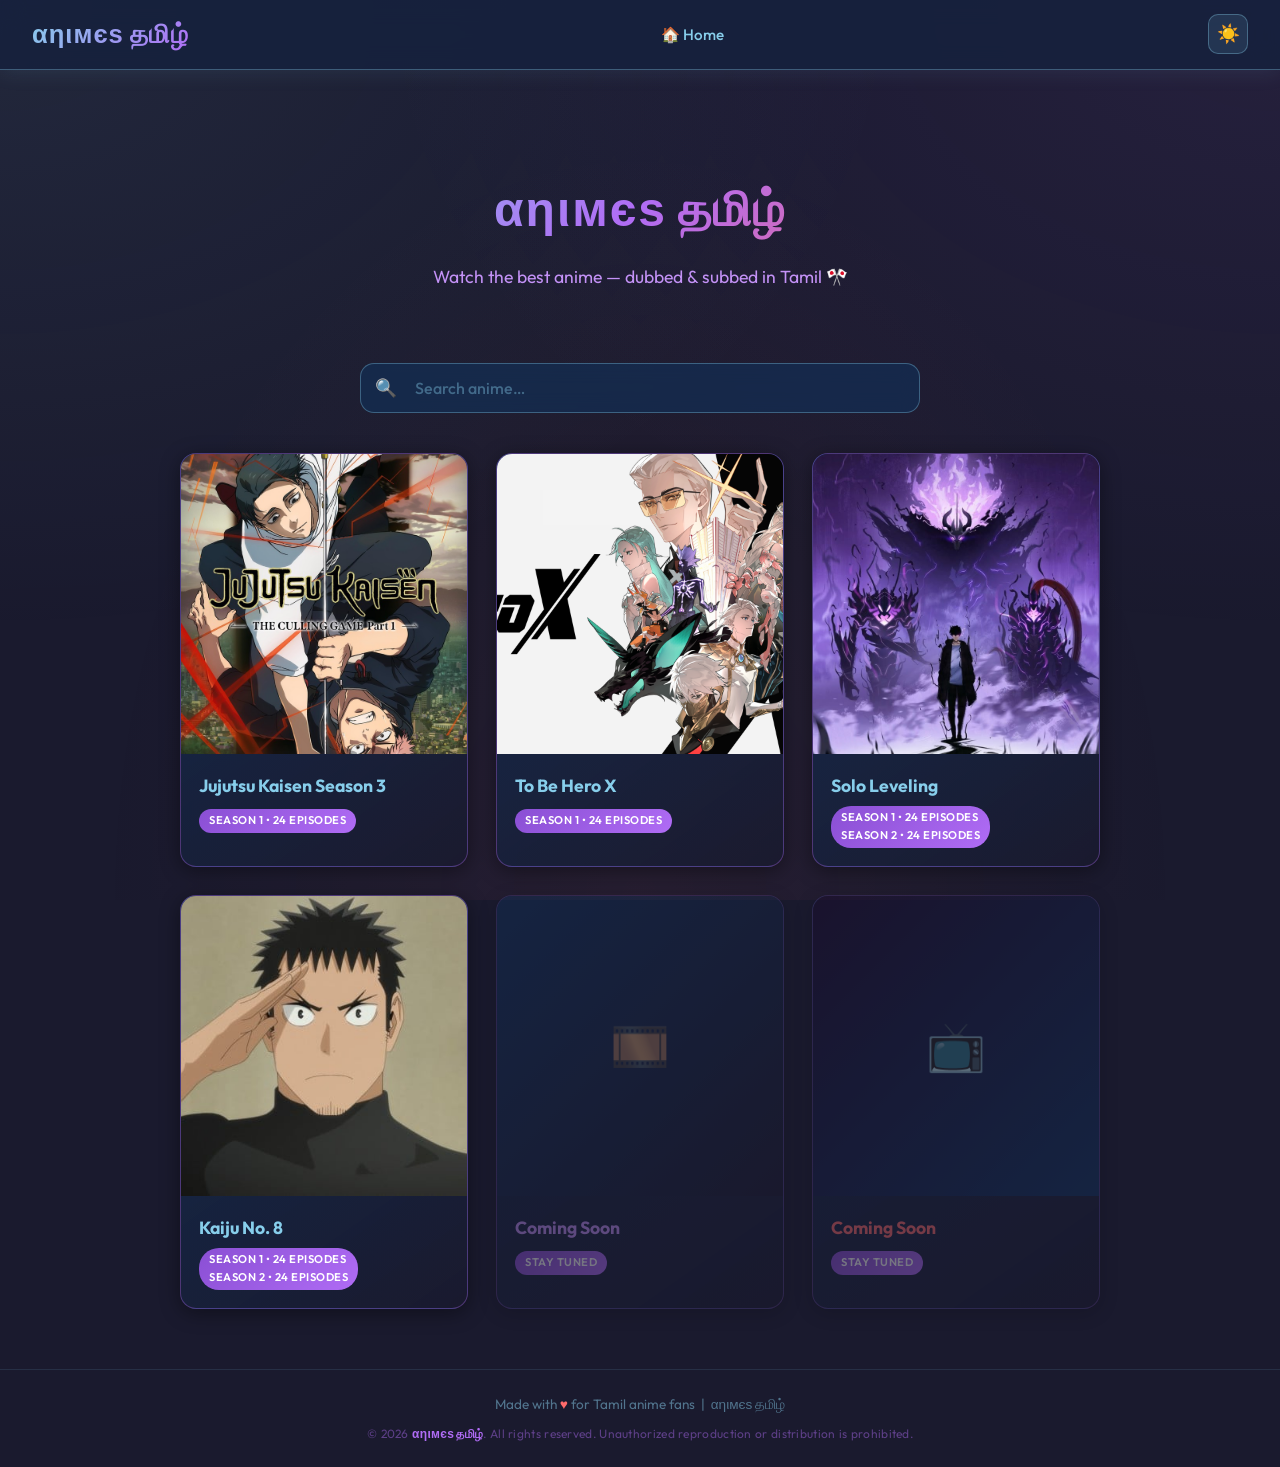
==== commit acf8d21d: "demo to main" ====
--- a/index.html
+++ b/index.html
@@ -62,6 +62,28 @@
         <div class="card-body">
           <div class="card-title">To Be Hero X</div>
           <span class="card-badge">Season 1 • 24 Episodes</span>
+        </div>
+      </a>
+
+      <a href="sololeveling.html" class="anime-card">
+        <img src="solo leveling.jpg" alt="Solo Leveling cover">
+        <div class="card-body">
+          <div class="card-title">Solo Leveling</div>
+          <span class="card-badge">
+            <p>Season 1 • 24 Episodes</p>
+            <p>Season 2 • 24 Episodes</p>
+          </span>
+        </div>
+      </a>
+
+      <a href="kaijuno 8.html" class="anime-card">
+        <img src="kaiju.jpg" alt="Kaiju No. 8 cover">
+        <div class="card-body">
+          <div class="card-title">Kaiju No. 8</div>
+          <span class="card-badge">
+            <p>Season 1 • 24 Episodes</p>
+            <p>Season 2 • 24 Episodes</p>
+          </span>
         </div>
       </a>
 
